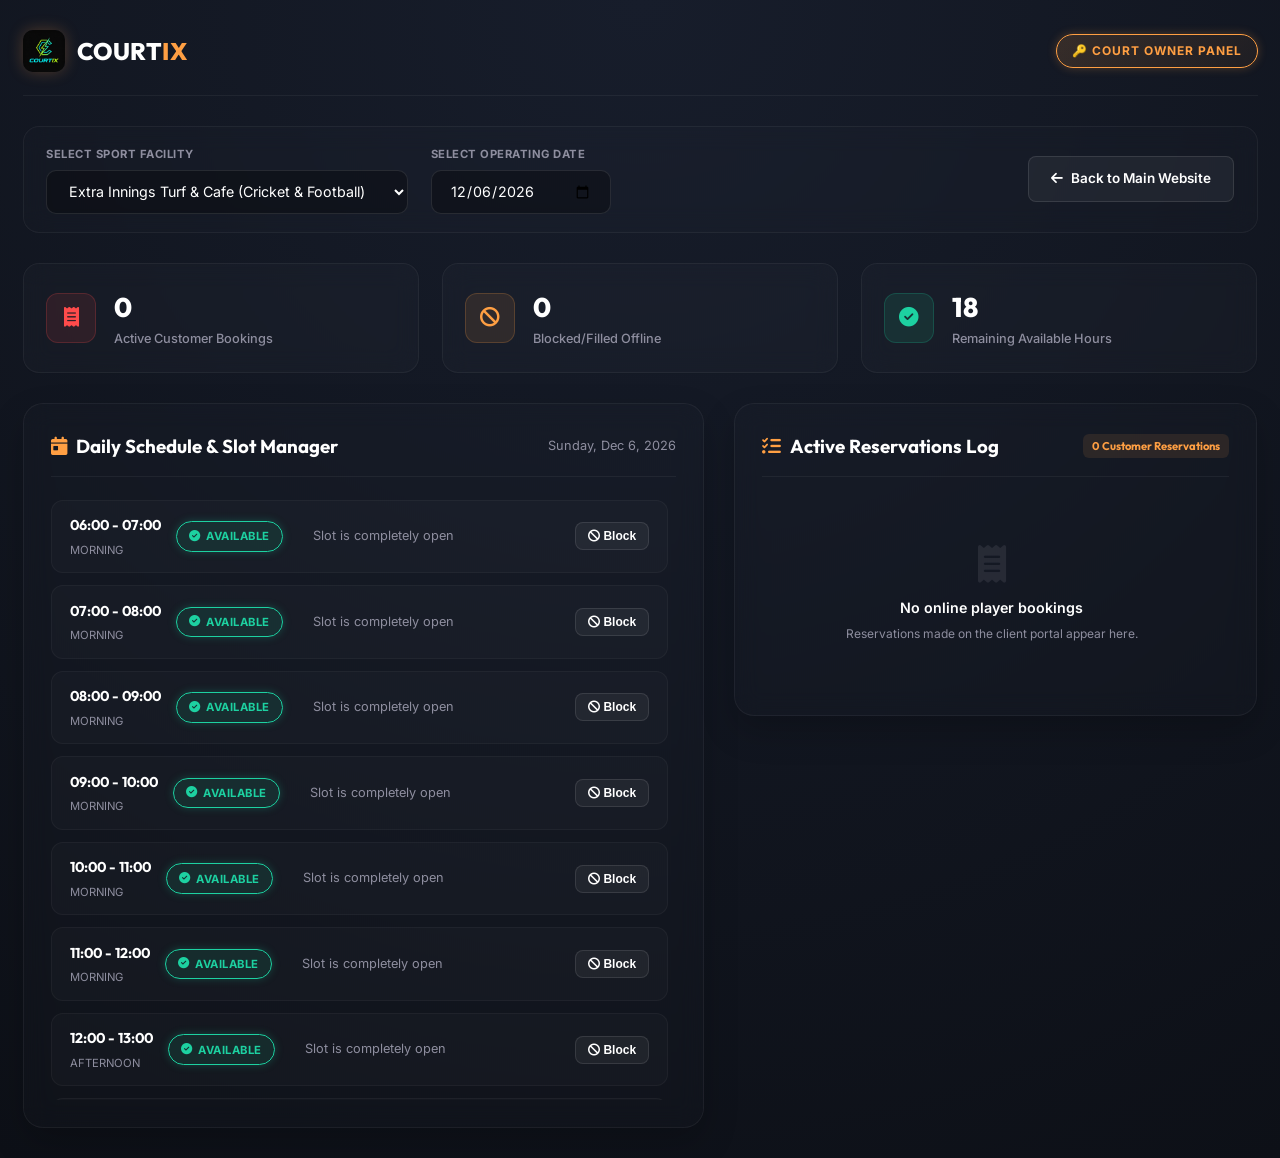
==== owner.html @ b97bf4e0 "feat: implement Court Owner Portal dashboard and dynamic real-time slot synchronization" ====
<!DOCTYPE html>
<html lang="en">
<head>
    <meta charset="UTF-8">
    <meta name="viewport" content="width=device-width, initial-scale=1.0">
    <title>Courtix - Court Owner Portal</title>
    
    <!-- Google Fonts -->
    <link href="https://fonts.googleapis.com/css2?family=Inter:wght@300;400;500;600;700;800&family=Outfit:wght@400;500;600;700;800&display=swap" rel="stylesheet">
    
    <!-- FontAwesome Icons -->
    <link rel="stylesheet" href="https://cdnjs.cloudflare.com/ajax/libs/font-awesome/6.4.0/css/all.min.css">
    
    <!-- Courtix Global Stylesheet link -->
    <link rel="stylesheet" href="style.css">
    
    <style>
        /* Custom Owner Portal Overrides & Layout */
        :root {
            --color-owner-orange: #ff9f43;
            --color-owner-orange-glow: rgba(255, 159, 67, 0.25);
            --color-owner-red: #ff4b4b;
            --color-owner-red-glow: rgba(255, 75, 75, 0.25);
            --color-owner-green: #1dd1a1;
            --color-owner-green-glow: rgba(29, 209, 161, 0.25);
        }

        body {
            background: radial-gradient(circle at 50% 0%, #171d2b 0%, #0d1017 100%);
            min-height: 100vh;
            color: #fff;
            font-family: var(--font-body);
        }

        .owner-container {
            max-width: 1400px;
            margin: 0 auto;
            padding: 2rem 1.5rem;
        }

        /* Top Header Styling */
        .owner-header {
            display: flex;
            align-items: center;
            justify-content: space-between;
            margin-bottom: 2rem;
            padding-bottom: 1.5rem;
            border-bottom: 1px solid rgba(255, 255, 255, 0.05);
        }

        .owner-brand {
            display: flex;
            align-items: center;
            gap: 0.8rem;
        }

        .owner-logo-icon {
            height: 42px;
            width: 42px;
            border-radius: 10px;
            box-shadow: 0 0 15px var(--color-owner-orange-glow);
        }

        .owner-title {
            font-family: var(--font-heading);
            font-size: 1.6rem;
            font-weight: 800;
            letter-spacing: 0.5px;
        }

        .owner-title span {
            color: var(--color-owner-orange);
        }

        .owner-badge {
            background: linear-gradient(135deg, rgba(255,159,67,0.15) 0%, rgba(255,159,67,0.05) 100%);
            border: 1px solid var(--color-owner-orange);
            color: var(--color-owner-orange);
            padding: 0.4rem 1rem;
            border-radius: 20px;
            font-size: 0.8rem;
            font-weight: 700;
            letter-spacing: 1px;
            text-transform: uppercase;
            box-shadow: 0 0 10px var(--color-owner-orange-glow);
        }

        /* Dashboard controls toolbar */
        .owner-toolbar {
            background: rgba(255, 255, 255, 0.01);
            border: 1px solid rgba(255, 255, 255, 0.05);
            border-radius: 16px;
            padding: 1.2rem 1.5rem;
            display: flex;
            flex-wrap: wrap;
            gap: 1.5rem;
            align-items: center;
            margin-bottom: 2rem;
            backdrop-filter: blur(12px);
        }

        .toolbar-group {
            display: flex;
            flex-direction: column;
            gap: 0.5rem;
        }

        .toolbar-label {
            font-size: 0.75rem;
            font-weight: 700;
            color: var(--color-text-muted);
            text-transform: uppercase;
            letter-spacing: 0.5px;
        }

        .toolbar-select, .toolbar-input {
            background: rgba(0, 0, 0, 0.3);
            border: 1px solid rgba(255, 255, 255, 0.1);
            color: #fff;
            padding: 0.75rem 1.2rem;
            border-radius: 10px;
            font-family: var(--font-body);
            font-size: 0.95rem;
            outline: none;
            cursor: pointer;
            transition: var(--transition-smooth);
            min-width: 250px;
        }

        .toolbar-select:focus, .toolbar-input:focus {
            border-color: var(--color-owner-orange);
            box-shadow: 0 0 10px var(--color-owner-orange-glow);
        }

        .toolbar-input {
            min-width: 180px;
        }

        /* Status metrics row */
        .owner-stats-row {
            display: grid;
            grid-template-columns: repeat(auto-fit, minmax(280px, 1fr));
            gap: 1.5rem;
            margin-bottom: 2rem;
        }

        .owner-stat-card {
            background: rgba(255, 255, 255, 0.02);
            border: 1px solid rgba(255, 255, 255, 0.05);
            border-radius: 16px;
            padding: 1.5rem;
            display: flex;
            align-items: center;
            gap: 1.2rem;
            backdrop-filter: blur(12px);
            transition: transform 0.3s ease;
        }

        .owner-stat-card:hover {
            transform: translateY(-3px);
        }

        .owner-stat-icon {
            height: 50px;
            width: 50px;
            border-radius: 12px;
            display: flex;
            align-items: center;
            justify-content: center;
            font-size: 1.3rem;
        }

        .stat-orange {
            background: rgba(255, 159, 67, 0.1);
            border: 1px solid rgba(255, 159, 67, 0.2);
            color: var(--color-owner-orange);
        }

        .stat-red {
            background: rgba(255, 75, 75, 0.1);
            border: 1px solid rgba(255, 75, 75, 0.2);
            color: var(--color-owner-red);
        }

        .stat-green {
            background: rgba(29, 209, 161, 0.1);
            border: 1px solid rgba(29, 209, 161, 0.2);
            color: var(--color-owner-green);
        }

        .owner-stat-info {
            display: flex;
            flex-direction: column;
        }

        .owner-stat-num {
            font-family: var(--font-heading);
            font-size: 1.8rem;
            font-weight: 800;
        }

        .owner-stat-label {
            font-size: 0.85rem;
            color: var(--color-text-muted);
            font-weight: 500;
        }

        /* Two Column Panel Grid */
        .owner-grid {
            display: grid;
            grid-template-columns: 1.3fr 1fr;
            gap: 2rem;
            align-items: start;
        }

        @media (max-width: 1024px) {
            .owner-grid {
                grid-template-columns: 1fr;
            }
        }

        .owner-panel {
            background: rgba(255, 255, 255, 0.01);
            border: 1px solid rgba(255, 255, 255, 0.05);
            border-radius: 20px;
            padding: 1.8rem;
            backdrop-filter: blur(12px);
            box-shadow: 0 15px 35px rgba(0, 0, 0, 0.2);
        }

        .panel-header {
            display: flex;
            align-items: center;
            justify-content: space-between;
            margin-bottom: 1.5rem;
            padding-bottom: 1rem;
            border-bottom: 1px solid rgba(255, 255, 255, 0.05);
        }

        .panel-title {
            font-family: var(--font-heading);
            font-size: 1.25rem;
            font-weight: 700;
            display: flex;
            align-items: center;
            gap: 0.6rem;
        }

        .panel-title i {
            color: var(--color-owner-orange);
        }

        /* Interactive Calendar Grid Schedule */
        .timeline-grid {
            display: grid;
            grid-template-columns: 1fr;
            gap: 0.8rem;
            max-height: 600px;
            overflow-y: auto;
            padding-right: 0.5rem;
        }

        .timeline-slot {
            background: rgba(255, 255, 255, 0.02);
            border: 1px solid rgba(255, 255, 255, 0.04);
            border-radius: 12px;
            padding: 0.9rem 1.2rem;
            display: flex;
            align-items: center;
            justify-content: space-between;
            gap: 1rem;
            transition: var(--transition-smooth);
            cursor: pointer;
        }

        .timeline-slot:hover {
            background: rgba(255, 255, 255, 0.04);
            border-color: rgba(255, 255, 255, 0.08);
            transform: translateX(3px);
        }

        .slot-time-col {
            display: flex;
            flex-direction: column;
            gap: 0.25rem;
        }

        .slot-time-title {
            font-size: 0.95rem;
            font-weight: 700;
            font-family: var(--font-heading);
        }

        .slot-time-period {
            font-size: 0.75rem;
            color: var(--color-text-muted);
            text-transform: uppercase;
        }

        .slot-status-pill {
            padding: 0.35rem 0.8rem;
            border-radius: 20px;
            font-size: 0.75rem;
            font-weight: 700;
            text-transform: uppercase;
            letter-spacing: 0.5px;
            display: flex;
            align-items: center;
            gap: 0.4rem;
        }

        /* Status Styling */
        .slot-status-available {
            background: rgba(29, 209, 161, 0.1);
            border: 1px solid var(--color-owner-green);
            color: var(--color-owner-green);
            box-shadow: 0 0 8px var(--color-owner-green-glow);
        }

        .slot-status-blocked {
            background: rgba(255, 159, 67, 0.1);
            border: 1px solid var(--color-owner-orange);
            color: var(--color-owner-orange);
            box-shadow: 0 0 8px var(--color-owner-orange-glow);
        }

        .slot-status-booked {
            background: rgba(255, 75, 75, 0.1);
            border: 1px solid var(--color-owner-red);
            color: var(--color-owner-red);
            box-shadow: 0 0 8px var(--color-owner-red-glow);
        }

        .slot-meta-info {
            flex-grow: 1;
            font-size: 0.85rem;
            color: var(--color-text-muted);
            white-space: nowrap;
            overflow: hidden;
            text-overflow: ellipsis;
            padding-left: 1rem;
        }

        .slot-actions {
            display: flex;
            align-items: center;
            gap: 0.5rem;
        }

        .slot-btn-action {
            background: rgba(255, 255, 255, 0.05);
            border: 1px solid rgba(255, 255, 255, 0.1);
            color: #fff;
            padding: 0.4rem 0.8rem;
            border-radius: 8px;
            font-size: 0.8rem;
            font-weight: 600;
            cursor: pointer;
            transition: var(--transition-smooth);
        }

        .slot-btn-action:hover {
            background: #fff;
            color: #000;
            border-color: #fff;
        }

        .slot-btn-orange {
            background: rgba(255, 159, 67, 0.1);
            border-color: rgba(255, 159, 67, 0.3);
            color: var(--color-owner-orange);
        }

        .slot-btn-orange:hover {
            background: var(--color-owner-orange);
            color: #000;
            border-color: var(--color-owner-orange);
            box-shadow: 0 0 10px var(--color-owner-orange-glow);
        }

        .slot-btn-red {
            background: rgba(255, 75, 75, 0.15);
            border-color: rgba(255, 75, 75, 0.3);
            color: var(--color-owner-red);
        }

        .slot-btn-red:hover {
            background: var(--color-owner-red);
            color: #fff;
            border-color: var(--color-owner-red);
            box-shadow: 0 0 10px var(--color-owner-red-glow);
        }

        /* Master Booking Log */
        .bookings-log-container {
            max-height: 600px;
            overflow-y: auto;
            padding-right: 0.5rem;
            display: flex;
            flex-direction: column;
            gap: 1rem;
        }

        .booking-card {
            background: rgba(255, 255, 255, 0.02);
            border: 1px solid rgba(255, 255, 255, 0.04);
            border-radius: 14px;
            padding: 1.2rem;
            position: relative;
            transition: var(--transition-smooth);
        }

        .booking-card:hover {
            border-color: rgba(255, 255, 255, 0.08);
            background: rgba(255, 255, 255, 0.03);
        }

        .booking-card-header {
            display: flex;
            justify-content: space-between;
            align-items: flex-start;
            margin-bottom: 0.8rem;
            padding-bottom: 0.6rem;
            border-bottom: 1px solid rgba(255, 255, 255, 0.05);
        }

        .booking-id-tag {
            font-family: var(--font-heading);
            font-size: 0.85rem;
            font-weight: 700;
            color: var(--color-owner-orange);
            background: rgba(255, 159, 67, 0.1);
            padding: 0.2rem 0.6rem;
            border-radius: 6px;
        }

        .booking-card-body {
            display: grid;
            grid-template-columns: 1fr;
            gap: 0.6rem;
            font-size: 0.85rem;
        }

        .booking-body-row {
            display: flex;
            align-items: center;
            gap: 0.6rem;
        }

        .booking-body-row i {
            color: var(--color-text-muted);
            width: 16px;
            text-align: center;
        }

        .booking-customer-name {
            font-weight: 700;
            color: #fff;
            font-size: 0.95rem;
        }

        .booking-card-footer {
            margin-top: 1rem;
            padding-top: 0.8rem;
            border-top: 1px solid rgba(255, 255, 255, 0.05);
            display: flex;
            align-items: center;
            justify-content: space-between;
        }

        .booking-cost-block {
            display: flex;
            flex-direction: column;
            gap: 0.2rem;
        }

        .booking-cost-title {
            font-size: 0.7rem;
            color: var(--color-text-muted);
            text-transform: uppercase;
        }

        .booking-cost-val {
            font-size: 1.1rem;
            font-weight: 800;
            color: #fff;
        }

        /* Overlay modal for custom blocks */
        .owner-modal {
            position: fixed;
            top: 0;
            left: 0;
            height: 100vh;
            width: 100vw;
            background: rgba(0, 0, 0, 0.7);
            backdrop-filter: blur(15px);
            z-index: 10000;
            display: flex;
            align-items: center;
            justify-content: center;
            opacity: 0;
            pointer-events: none;
            transition: var(--transition-smooth);
        }

        .owner-modal.active {
            opacity: 1;
            pointer-events: all;
        }

        .owner-modal-container {
            background: rgba(20, 25, 36, 0.95);
            border: 1px solid rgba(255, 255, 255, 0.1);
            border-radius: 24px;
            width: 480px;
            padding: 2.2rem;
            box-shadow: 0 20px 50px rgba(0, 0, 0, 0.5);
            transform: scale(0.9);
            transition: var(--transition-smooth);
        }

        .owner-modal.active .owner-modal-container {
            transform: scale(1);
        }

        .owner-modal-title {
            font-family: var(--font-heading);
            font-size: 1.4rem;
            font-weight: 800;
            margin-bottom: 0.5rem;
            display: flex;
            align-items: center;
            gap: 0.6rem;
        }

        .owner-modal-title i {
            color: var(--color-owner-orange);
        }

        .owner-modal-desc {
            font-size: 0.85rem;
            color: var(--color-text-muted);
            margin-bottom: 1.5rem;
        }

        .owner-form-group {
            display: flex;
            flex-direction: column;
            gap: 0.5rem;
            margin-bottom: 1.5rem;
        }

        .owner-form-label {
            font-size: 0.75rem;
            font-weight: 700;
            text-transform: uppercase;
            letter-spacing: 0.5px;
            color: var(--color-text-muted);
        }

        .owner-form-input {
            background: rgba(0, 0, 0, 0.3);
            border: 1px solid rgba(255, 255, 255, 0.1);
            color: #fff;
            padding: 0.85rem 1rem;
            border-radius: 12px;
            font-family: var(--font-body);
            font-size: 0.95rem;
            outline: none;
            transition: var(--transition-smooth);
        }

        .owner-form-input:focus {
            border-color: var(--color-owner-orange);
            box-shadow: 0 0 10px var(--color-owner-orange-glow);
        }

        .owner-modal-buttons {
            display: flex;
            gap: 1rem;
        }

        .owner-modal-btn {
            flex: 1;
            padding: 0.9rem;
            border-radius: 12px;
            font-family: var(--font-body);
            font-size: 0.95rem;
            font-weight: 600;
            cursor: pointer;
            transition: var(--transition-smooth);
            border: 1px solid transparent;
            display: flex;
            align-items: center;
            justify-content: center;
            gap: 0.5rem;
        }

        .owner-modal-btn-cancel {
            background: rgba(255, 255, 255, 0.05);
            border-color: rgba(255, 255, 255, 0.1);
            color: #fff;
        }

        .owner-modal-btn-cancel:hover {
            background: rgba(255, 255, 255, 0.1);
        }

        .owner-modal-btn-submit {
            background: var(--color-owner-orange);
            color: #000;
            box-shadow: 0 0 15px var(--color-owner-orange-glow);
        }

        .owner-modal-btn-submit:hover {
            background: #fff;
            color: #000;
            box-shadow: 0 0 20px rgba(255, 255, 255, 0.2);
        }

        /* Glowing In-App Notifications */
        #ownerToastAlert {
            position: fixed;
            bottom: 2rem;
            right: 2rem;
            z-index: 100000;
            background: rgba(20, 25, 36, 0.95);
            backdrop-filter: blur(12px);
            border: 1px solid var(--color-owner-orange);
            border-radius: 16px;
            padding: 1.2rem 1.8rem;
            box-shadow: 0 10px 30px var(--color-owner-orange-glow);
            display: none;
            align-items: center;
            gap: 1rem;
            animation: slideInUp 0.4s cubic-bezier(0.25, 0.8, 0.25, 1) forwards;
        }

        @keyframes slideInUp {
            from {
                transform: translateY(100px);
                opacity: 0;
            }
            to {
                transform: translateY(0);
                opacity: 1;
            }
        }
    </style>
</head>
<body>

    <div class="owner-container">
        
        <!-- Header -->
        <header class="owner-header">
            <div class="owner-brand">
                <img src="courtix_logo.png" alt="Courtix Logo" class="owner-logo-icon">
                <div class="owner-title">COURT<span>IX</span></div>
            </div>
            <div class="owner-badge">🔑 Court Owner Panel</div>
        </header>

        <!-- Controls Toolbar -->
        <div class="owner-toolbar">
            <div class="toolbar-group">
                <label class="toolbar-label" for="ownerVenueSelect">Select Sport Facility</label>
                <select id="ownerVenueSelect" class="toolbar-select">
                    <!-- Loaded dynamically in owner.js -->
                </select>
            </div>
            <div class="toolbar-group">
                <label class="toolbar-label" for="ownerDateSelect">Select Operating Date</label>
                <input type="date" id="ownerDateSelect" class="toolbar-input">
            </div>
            <a href="index.html" class="slot-btn-action" style="margin-left: auto; text-decoration: none; padding: 0.75rem 1.5rem; display: flex; align-items: center; gap: 0.5rem; font-size: 0.9rem;">
                <i class="fa-solid fa-arrow-left"></i> Back to Main Website
            </a>
        </div>

        <!-- Performance Stats Cards -->
        <div class="owner-stats-row">
            <div class="owner-stat-card">
                <div class="owner-stat-icon stat-red">
                    <i class="fa-solid fa-receipt"></i>
                </div>
                <div class="owner-stat-info">
                    <span class="owner-stat-num" id="statCustomerBookedCount">0</span>
                    <span class="owner-stat-label">Active Customer Bookings</span>
                </div>
            </div>
            <div class="owner-stat-card">
                <div class="owner-stat-icon stat-orange">
                    <i class="fa-solid fa-ban"></i>
                </div>
                <div class="owner-stat-info">
                    <span class="owner-stat-num" id="statOwnerBlockedCount">0</span>
                    <span class="owner-stat-label">Blocked/Filled Offline</span>
                </div>
            </div>
            <div class="owner-stat-card">
                <div class="owner-stat-icon stat-green">
                    <i class="fa-solid fa-circle-check"></i>
                </div>
                <div class="owner-stat-info">
                    <span class="owner-stat-num" id="statHoursAvailableCount">0</span>
                    <span class="owner-stat-label">Remaining Available Hours</span>
                </div>
            </div>
        </div>

        <!-- Two Column Control Grid -->
        <div class="owner-grid">
            
            <!-- Column 1: Daily Timeline grid -->
            <div class="owner-panel">
                <div class="panel-header">
                    <h2 class="panel-title">
                        <i class="fa-solid fa-calendar-day"></i>
                        Daily Schedule & Slot Manager
                    </h2>
                    <span style="font-size: 0.85rem; color: var(--color-text-muted);" id="currentScheduleLabel">Today</span>
                </div>
                
                <div class="timeline-grid" id="ownerTimelineGrid">
                    <!-- Timeline hours generated dynamically by owner.js -->
                </div>
            </div>
            
            <!-- Column 2: Master Bookings log -->
            <div class="owner-panel">
                <div class="panel-header">
                    <h2 class="panel-title">
                        <i class="fa-solid fa-list-check"></i>
                        Active Reservations Log
                    </h2>
                    <span class="booking-id-tag" id="bookingsCountTag" style="font-size: 0.75rem;">0 Bookings</span>
                </div>
                
                <div class="bookings-log-container" id="ownerBookingsLog">
                    <!-- Cards populated dynamically by owner.js -->
                </div>
            </div>

        </div>

    </div>

    <!-- POPUP MODAL: BLOCK SLOT FORM -->
    <div class="owner-modal" id="blockSlotModal">
        <div class="owner-modal-container">
            <h3 class="owner-modal-title">
                <i class="fa-solid fa-ban"></i>
                Block Operating Slot
            </h3>
            <p class="owner-modal-desc" id="blockSlotDetails">Block Slot 12:00 for maintenance or offline walk-in booking.</p>
            
            <form id="blockSlotForm">
                <div class="owner-form-group">
                    <label class="owner-form-label" for="blockReasonInput">Reason / Offline Booking Note</label>
                    <input type="text" id="blockReasonInput" class="owner-form-input" placeholder="e.g. Offline Client: Amit / Maintenance" required autocomplete="off">
                </div>
                
                <div class="owner-modal-buttons">
                    <button type="button" class="owner-modal-btn owner-modal-btn-cancel" id="closeBlockModalBtn">
                        Cancel
                    </button>
                    <button type="submit" class="owner-modal-btn owner-modal-btn-submit">
                        <i class="fa-solid fa-circle-check"></i> Save Block
                    </button>
                </div>
            </form>
        </div>
    </div>

    <!-- TOAST ALERT secure notifier -->
    <div id="ownerToastAlert">
        <i class="fa-solid fa-circle-check" style="font-size: 1.8rem; color: var(--color-owner-orange);"></i>
        <div>
            <div style="font-weight: bold; font-size: 0.95rem; color: #fff;" id="toastTitle">Success</div>
            <div style="font-size: 0.85rem; color: var(--color-text-muted); margin-top: 2px;" id="toastDesc">Operation succeeded.</div>
        </div>
    </div>

    <!-- Code logic JS sheet link -->
    <script src="owner.js"></script>
</body>
</html>
---- style.css ----
/* ==========================================================================
   COURTIX - PREMIUM SPORTS COURT BOOKING STYLESHEET
   Obsidian Dark & Golden Glow High-Fidelity UI System
   ========================================================================== */

/* 1. INITIAL SETUP & DESIGN VARIABLES */
:root {
    --bg-base: #0c0e12;
    --bg-card: rgba(20, 23, 32, 0.75);
    --bg-surface: #141720;
    --border-color: rgba(197, 255, 26, 0.12);
    --border-glow: rgba(197, 255, 26, 0.3);
    
    --color-gold-light: #ECFF9D;
    --color-gold: #C5FF1A;
    --color-gold-dark: #82C500;
    --color-text-main: #E2E2E9;
    --color-text-muted: #8E8E9F;
    --color-white: #FFFFFF;
    
    --grad-gold: linear-gradient(135deg, #00F0FF 0%, #C5FF1A 60%, #82C500 100%);
    --grad-dark: linear-gradient(180deg, #141720 0%, #0c0e12 100%);
    --grad-glow: radial-gradient(circle, rgba(197, 255, 26, 0.15) 0%, rgba(12, 14, 18, 0) 70%);
    
    --blur-normal: blur(16px);
    --transition-smooth: all 0.3s cubic-bezier(0.25, 0.8, 0.25, 1);
    
    --font-heading: 'Outfit', sans-serif;
    --font-body: 'Inter', sans-serif;
}

* {
    margin: 0;
    padding: 0;
    box-sizing: border-box;
    -webkit-tap-highlight-color: transparent;
}

html, body {
    background-color: var(--bg-base);
    color: var(--color-text-main);
    font-family: var(--font-body);
    font-size: 15px;
    line-height: 1.6;
    overflow-x: hidden;
    scroll-behavior: smooth;
}

/* Custom Premium Scrollbar */
::-webkit-scrollbar {
    width: 6px;
    height: 6px;
}
::-webkit-scrollbar-track {
    background: var(--bg-base);
}
::-webkit-scrollbar-thumb {
    background: var(--color-gold-dark);
    border-radius: 4px;
}
::-webkit-scrollbar-thumb:hover {
    background: var(--color-gold);
}

/* Utilities */
.gold-text {
    color: var(--color-gold);
}
.gold-glow-text {
    color: var(--color-gold);
    text-shadow: 0 0 10px rgba(197, 255, 26, 0.5);
}
.text-center {
    text-align: center;
}
.flex-center {
    display: flex;
    align-items: center;
    justify-content: center;
}
.glass-panel {
    background: var(--bg-card);
    backdrop-filter: var(--blur-normal);
    -webkit-backdrop-filter: var(--blur-normal);
    border: 1px solid var(--border-color);
    border-radius: 16px;
}

/* 2. BASE APP CONTAINERS & GRID RESPONSIVENESS */
.app-container {
    display: grid;
    grid-template-columns: 280px 1fr;
    min-height: 100vh;
}

/* Sidebar navigation */
.sidebar {
    background-color: #0c0c0e;
    border-right: 1px solid var(--border-color);
    display: flex;
    flex-direction: column;
    padding: 2.5rem 1.5rem;
    position: sticky;
    top: 0;
    height: 100vh;
    z-index: 100;
}

.sidebar-logo {
    display: flex;
    align-items: center;
    gap: 0.8rem;
    font-family: var(--font-heading);
    font-size: 1.8rem;
    font-weight: 800;
    letter-spacing: 1px;
    margin-bottom: 3.5rem;
}
.sidebar-logo span {
    color: var(--color-gold);
    background: var(--grad-gold);
    -webkit-background-clip: text;
    -webkit-text-fill-color: transparent;
}
.logo-icon i {
    font-size: 1.8rem;
}

.sidebar-nav {
    display: flex;
    flex-direction: column;
    gap: 0.6rem;
    flex-grow: 1;
}

.nav-item {
    display: flex;
    align-items: center;
    gap: 1rem;
    padding: 0.9rem 1.2rem;
    border-radius: 12px;
    color: var(--color-text-muted);
    text-decoration: none;
    font-family: var(--font-heading);
    font-size: 1.1rem;
    font-weight: 500;
    transition: var(--transition-smooth);
    border: 1px solid transparent;
}
.nav-item i {
    font-size: 1.2rem;
    width: 20px;
    transition: var(--transition-smooth);
}
.nav-item:hover {
    color: var(--color-gold);
    background: rgba(197, 255, 26, 0.04);
}
.nav-item.active {
    color: var(--color-gold);
    background: rgba(197, 255, 26, 0.08);
    border-color: rgba(197, 255, 26, 0.2);
    box-shadow: inset 0 0 10px rgba(197, 255, 26, 0.05);
}
.nav-item.active i {
    color: var(--color-gold);
    text-shadow: 0 0 8px rgba(197, 255, 26, 0.4);
}

.badge {
    margin-left: auto;
    font-size: 0.75rem;
    padding: 0.2rem 0.6rem;
    border-radius: 20px;
    font-weight: bold;
}
.gold-badge {
    background: var(--grad-gold);
    color: var(--bg-base);
    box-shadow: 0 0 10px rgba(197, 255, 26, 0.3);
}

.sidebar-footer {
    display: flex;
    align-items: center;
    gap: 1rem;
    padding-top: 1.5rem;
    border-top: 1px solid var(--border-color);
}
.user-avatar-glow {
    width: 48px;
    height: 48px;
    border-radius: 50%;
    overflow: hidden;
    border: 2px solid var(--color-gold);
    box-shadow: 0 0 12px rgba(197, 255, 26, 0.4);
}
.user-avatar-glow img {
    width: 100%;
    height: 100%;
    object-fit: cover;
}
.user-info {
    display: flex;
    flex-direction: column;
}
.user-name {
    font-weight: 600;
    font-size: 0.95rem;
}
.user-level {
    font-size: 0.8rem;
    color: var(--color-gold);
    font-weight: 500;
}

/* 3. MAIN HEADER & TOOLBAR LAYOUTS */
.main-content {
    padding: 2.5rem 3rem 4rem;
    display: flex;
    flex-direction: column;
    gap: 3rem;
    overflow-y: auto;
    height: 100vh;
}

.app-header {
    display: flex;
    align-items: center;
    justify-content: space-between;
    height: 50px;
}

.header-left {
    display: flex;
    align-items: center;
    gap: 1.5rem;
}
.menu-toggle {
    display: none;
    background: none;
    border: none;
    color: var(--color-text-main);
    font-size: 1.4rem;
    cursor: pointer;
}

.location-badge {
    display: flex;
    align-items: center;
    gap: 0.7rem;
    padding: 0.6rem 1.2rem;
    background: rgba(255, 255, 255, 0.03);
    border: 1px solid var(--border-color);
    border-radius: 30px;
}
.location-badge select {
    background: none;
    border: none;
    color: var(--color-text-main);
    font-family: var(--font-heading);
    font-weight: 600;
    font-size: 0.95rem;
    outline: none;
    cursor: pointer;
}
.location-badge select option {
    background: var(--bg-surface);
    color: var(--color-text-main);
}

.header-right {
    display: flex;
    align-items: center;
    gap: 1.5rem;
}

.notification-bell {
    position: relative;
    width: 44px;
    height: 44px;
    border-radius: 50%;
    background: rgba(255, 255, 255, 0.03);
    border: 1px solid var(--border-color);
    display: flex;
    align-items: center;
    justify-content: center;
    cursor: pointer;
    transition: var(--transition-smooth);
}
.notification-bell:hover {
    border-color: var(--color-gold);
}
.notification-indicator {
    position: absolute;
    top: 12px;
    right: 12px;
    width: 8px;
    height: 8px;
    background: var(--color-gold);
    border-radius: 50%;
    box-shadow: 0 0 8px var(--color-gold);
}

/* Premium Interactive Button styling */
.btn {
    padding: 0.8rem 1.6rem;
    border-radius: 12px;
    font-family: var(--font-heading);
    font-weight: 600;
    font-size: 0.95rem;
    cursor: pointer;
    transition: var(--transition-smooth);
    border: 1px solid transparent;
    display: inline-flex;
    align-items: center;
    gap: 0.6rem;
    text-decoration: none;
}
.btn-gold {
    background: var(--grad-gold);
    color: #000;
    box-shadow: 0 4px 15px rgba(197, 255, 26, 0.2);
}
.btn-gold:hover {
    box-shadow: 0 6px 20px rgba(197, 255, 26, 0.4);
    transform: translateY(-2px);
}
.btn-outline {
    background: transparent;
    border-color: var(--border-color);
    color: var(--color-text-main);
}
.btn-outline:hover {
    border-color: var(--color-gold);
    color: var(--color-gold);
}
.btn-full-width {
    width: 100%;
    justify-content: center;
}
.btn-large {
    padding: 1.1rem 2.2rem;
    font-size: 1.1rem;
    border-radius: 14px;
}
.btn:disabled {
    opacity: 0.5;
    cursor: not-allowed;
    transform: none !important;
    box-shadow: none !important;
}

/* SPA Panel Logic */
.view-panel {
    display: none;
    animation: fadeIn 0.4s ease-out forwards;
}
.view-panel.active {
    display: flex;
    flex-direction: column;
    gap: 3.5rem;
}

@keyframes fadeIn {
    from { opacity: 0; transform: translateY(10px); }
    to { opacity: 1; transform: translateY(0); }
}

/* 4. HOME PANEL STYLES */
/* Hero Banner Design */
.hero-section {
    display: grid;
    grid-template-columns: 1.2fr 0.8fr;
    gap: 2rem;
    background: radial-gradient(circle at right, rgba(197, 255, 26, 0.08) 0%, rgba(7, 7, 8, 0) 65%), linear-gradient(90deg, rgba(20, 20, 24, 0.8) 0%, rgba(10, 10, 12, 0.3) 100%);
    border: 1px solid var(--border-color);
    border-radius: 24px;
    padding: 4rem;
    position: relative;
    overflow: hidden;
}
.hero-content {
    display: flex;
    flex-direction: column;
    gap: 1.5rem;
    z-index: 2;
}
.hero-tagline {
    font-family: var(--font-heading);
    font-weight: 700;
    text-transform: uppercase;
    letter-spacing: 2px;
    font-size: 0.9rem;
    display: inline-flex;
    align-items: center;
    gap: 0.5rem;
}
.hero-title {
    font-family: var(--font-heading);
    font-size: 3.2rem;
    font-weight: 800;
    line-height: 1.15;
    letter-spacing: -0.5px;
}
.hero-desc {
    color: var(--color-text-muted);
    font-size: 1.1rem;
    max-width: 600px;
}

/* Search Bar (Glassmorphic) */
.glass-search-bar {
    display: flex;
    align-items: center;
    background: rgba(10, 10, 12, 0.8);
    backdrop-filter: var(--blur-normal);
    -webkit-backdrop-filter: var(--blur-normal);
    border: 1px solid var(--border-color);
    border-radius: 16px;
    padding: 0.6rem;
    box-shadow: 0 10px 30px rgba(0,0,0,0.4);
    margin-top: 1.5rem;
}
.search-field {
    display: flex;
    align-items: center;
    gap: 0.8rem;
    padding: 0.6rem 1.2rem;
    flex-grow: 1;
}
.search-icon {
    font-size: 1.3rem;
    color: var(--color-gold);
}
.select-wrapper {
    display: flex;
    flex-direction: column;
}
.select-wrapper label {
    font-size: 0.75rem;
    color: var(--color-text-muted);
    text-transform: uppercase;
    letter-spacing: 0.5px;
}
.select-wrapper select,
.select-wrapper input {
    background: none;
    border: none;
    color: var(--color-text-main);
    font-family: var(--font-heading);
    font-weight: 600;
    font-size: 0.95rem;
    outline: none;
    margin-top: 0.1rem;
}
.select-wrapper select option {
    background: var(--bg-surface);
}
.select-wrapper input[type="date"]::-webkit-calendar-picker-indicator {
    filter: invert(1);
}
.search-field-divider {
    width: 1px;
    height: 36px;
    background: var(--border-color);
}
.search-btn {
    padding: 1.1rem 2rem;
    border-radius: 12px;
}

/* Hero Background rings and animations */
.hero-visual {
    position: relative;
    display: flex;
    align-items: center;
    justify-content: center;
}
.gold-ring-glow {
    position: absolute;
    width: 320px;
    height: 320px;
    border-radius: 50%;
    background: radial-gradient(circle, rgba(197, 255, 26, 0.15) 0%, rgba(0,0,0,0) 70%);
    box-shadow: 0 0 80px rgba(197, 255, 26, 0.05);
    animation: pulseGlow 6s infinite alternate;
}
@keyframes pulseGlow {
    0% { transform: scale(0.9); opacity: 0.7; }
    100% { transform: scale(1.1); opacity: 1; }
}

/* Sports Categories Panel */
.section-title {
    font-family: var(--font-heading);
    font-size: 1.8rem;
    font-weight: 800;
    letter-spacing: -0.2px;
    margin-bottom: 0.5rem;
}
.section-title span {
    background: var(--grad-gold);
    -webkit-background-clip: text;
    -webkit-text-fill-color: transparent;
}
.section-subtitle {
    color: var(--color-text-muted);
    font-size: 1rem;
    margin-bottom: 1.5rem;
}

.sports-grid {
    display: grid;
    grid-template-columns: repeat(auto-fit, minmax(180px, 1fr));
    gap: 1.5rem;
    margin-top: 1.5rem;
}

.sport-card {
    background: var(--bg-card);
    border: 1px solid var(--border-color);
    border-radius: 20px;
    padding: 2.2rem 1.8rem;
    display: flex;
    flex-direction: column;
    align-items: center;
    text-align: center;
    cursor: pointer;
    transition: var(--transition-smooth);
}
.sport-icon-holder {
    width: 60px;
    height: 60px;
    border-radius: 16px;
    background: rgba(197, 255, 26, 0.06);
    border: 1px solid rgba(197, 255, 26, 0.15);
    display: flex;
    align-items: center;
    justify-content: center;
    font-size: 1.8rem;
    color: var(--color-gold);
    margin-bottom: 1.5rem;
    transition: var(--transition-smooth);
}
.sport-card h3 {
    font-family: var(--font-heading);
    font-size: 1.2rem;
    font-weight: 700;
    margin-bottom: 0.4rem;
}
.sport-card p {
    color: var(--color-text-muted);
    font-size: 0.85rem;
    margin-bottom: 1.5rem;
}
.explore-link {
    font-size: 0.9rem;
    font-weight: 600;
    color: var(--color-text-muted);
    display: flex;
    align-items: center;
    gap: 0.4rem;
    transition: var(--transition-smooth);
}
.sport-card:hover {
    border-color: var(--color-gold);
    box-shadow: 0 10px 25px rgba(197, 255, 26, 0.08);
    transform: translateY(-5px);
}
.sport-card:hover .sport-icon-holder {
    background: var(--grad-gold);
    color: #000;
    box-shadow: 0 0 15px rgba(197, 255, 26, 0.4);
}
.sport-card:hover .explore-link {
    color: var(--color-gold);
}

/* Powerhouse Features UI */
.features-section {
    padding: 5rem 0;
    background: radial-gradient(ellipse at center, rgba(197, 255, 26, 0.03) 0%, rgba(7, 7, 8, 0) 70%);
}
.features-grid {
    display: grid;
    grid-template-columns: repeat(3, 1fr);
    gap: 2.2rem;
    margin-top: 3.5rem;
}
.feature-glow-card {
    background: linear-gradient(135deg, rgba(20,20,24,0.7) 0%, rgba(10,10,12,0.3) 100%);
    border: 1px solid var(--border-color);
    border-radius: 20px;
    padding: 3rem 2.2rem;
    position: relative;
    overflow: hidden;
    transition: var(--transition-smooth);
}
.feature-glow-card::before {
    content: '';
    position: absolute;
    top: 0; left: 0; width: 100%; height: 4px;
    background: var(--grad-gold);
    opacity: 0;
    transition: var(--transition-smooth);
}
.feature-icon {
    font-size: 2.5rem;
    margin-bottom: 1.8rem;
}
.feature-glow-card h3 {
    font-family: var(--font-heading);
    font-size: 1.4rem;
    font-weight: 700;
    margin-bottom: 0.8rem;
}
.feature-glow-card p {
    color: var(--color-text-muted);
    font-size: 0.95rem;
    line-height: 1.6;
}
.feature-glow-card:hover {
    border-color: rgba(197, 255, 26, 0.25);
    box-shadow: 0 15px 30px rgba(0,0,0,0.4);
    transform: translateY(-4px);
}
.feature-glow-card:hover::before {
    opacity: 1;
}

/* Horizontal Venues Grid listing */
.section-header-flex {
    display: flex;
    align-items: center;
    justify-content: space-between;
    margin-bottom: 1.8rem;
}
.venues-grid-horizontal {
    display: grid;
    grid-template-columns: repeat(auto-fill, minmax(280px, 1fr));
    gap: 2rem;
}

/* Arena/Venue Card designs */
.venue-card {
    background: var(--bg-card);
    border: 1px solid var(--border-color);
    border-radius: 20px;
    overflow: hidden;
    transition: var(--transition-smooth);
    display: flex;
    flex-direction: column;
}
.venue-thumb {
    height: 180px;
    position: relative;
    overflow: hidden;
}
.venue-slideshow-track {
    display: flex;
    height: 100%;
    width: 100%;
    transition: transform 0.4s cubic-bezier(0.25, 0.8, 0.25, 1);
}
.venue-slide-img {
    min-width: 100%;
    height: 100%;
    background-size: cover;
    background-position: center;
    image-rendering: -webkit-optimize-contrast;
    image-rendering: crisp-edges;
    filter: contrast(1.02) saturate(1.02);
}
.card-gallery-btn {
    position: absolute;
    top: 50%;
    transform: translateY(-50%);
    width: 30px;
    height: 30px;
    border-radius: 50%;
    background: rgba(0, 0, 0, 0.6);
    backdrop-filter: blur(4px);
    -webkit-backdrop-filter: blur(4px);
    border: 1px solid rgba(255,255,255,0.1);
    color: #fff;
    font-size: 0.8rem;
    display: flex;
    align-items: center;
    justify-content: center;
    cursor: pointer;
    opacity: 0;
    transition: var(--transition-smooth);
    z-index: 5;
}
.card-gallery-btn:hover {
    background: var(--color-gold);
    color: #000;
    border-color: transparent;
}
.card-gallery-btn.btn-prev { left: 10px; }
.card-gallery-btn.btn-next { right: 10px; }
.venue-thumb:hover .card-gallery-btn {
    opacity: 1;
}
.card-gallery-dots {
    position: absolute;
    bottom: 12px;
    left: 50%;
    transform: translateX(-50%);
    display: flex;
    gap: 4px;
    z-index: 5;
}
.card-gallery-dot {
    width: 6px;
    height: 6px;
    border-radius: 50%;
    background: rgba(255, 255, 255, 0.4);
    transition: var(--transition-smooth);
}
.card-gallery-dot.active {
    background: var(--color-gold);
    width: 14px;
    border-radius: 4px;
    box-shadow: 0 0 6px var(--color-gold);
}

.sport-tag {
    position: absolute;
    top: 16px;
    left: 16px;
    background: var(--bg-base);
    border: 1px solid var(--border-color);
    padding: 0.35rem 0.8rem;
    border-radius: 30px;
    font-size: 0.75rem;
    font-family: var(--font-heading);
    font-weight: 600;
    color: var(--color-gold);
    text-transform: uppercase;
    z-index: 4;
}
.rating-tag {
    position: absolute;
    top: 16px;
    right: 16px;
    background: rgba(0,0,0,0.65);
    backdrop-filter: var(--blur-normal);
    padding: 0.35rem 0.8rem;
    border-radius: 30px;
    font-size: 0.8rem;
    font-weight: 600;
    color: #fff;
    display: flex;
    align-items: center;
    gap: 0.3rem;
    z-index: 4;
}

.rating-tag i {
    color: var(--color-gold);
}

.venue-details {
    padding: 1.5rem;
    display: flex;
    flex-direction: column;
    flex-grow: 1;
    gap: 0.8rem;
}
.venue-details h3 {
    font-family: var(--font-heading);
    font-size: 1.25rem;
    font-weight: 700;
}
.venue-loc {
    color: var(--color-text-muted);
    font-size: 0.85rem;
    display: flex;
    align-items: center;
    gap: 0.4rem;
}
.venue-loc i {
    color: var(--color-gold);
}
.venue-amenities {
    display: flex;
    gap: 0.5rem;
    flex-wrap: wrap;
    margin: 0.2rem 0;
}
.amenity-bullet {
    font-size: 0.75rem;
    padding: 0.2rem 0.6rem;
    background: rgba(255, 255, 255, 0.02);
    border-radius: 4px;
    color: var(--color-text-muted);
}
.venue-footer {
    display: flex;
    align-items: center;
    justify-content: space-between;
    margin-top: auto;
    padding-top: 1rem;
    border-top: 1px solid var(--border-color);
}
.price-tag {
    display: flex;
    flex-direction: column;
}
.price-tag span {
    font-size: 0.75rem;
    color: var(--color-text-muted);
    text-transform: uppercase;
}
.price-tag strong {
    font-size: 1.15rem;
    color: var(--color-gold);
}

.venue-card:hover {
    border-color: rgba(197, 255, 26, 0.3);
    box-shadow: 0 10px 25px rgba(197, 255, 26, 0.06);
    transform: translateY(-4px);
}

/* 5. EXPLORE LISTINGS & ADVANCED FILTERS */
.explore-layout {
    display: grid;
    grid-template-columns: 300px 1fr;
    gap: 2.5rem;
}

.filters-sidebar {
    background: var(--bg-card);
    border: 1px solid var(--border-color);
    border-radius: 20px;
    padding: 2rem;
    display: flex;
    flex-direction: column;
    gap: 2rem;
    height: fit-content;
    position: sticky;
    top: 90px;
}
.filter-group {
    display: flex;
    flex-direction: column;
    gap: 0.8rem;
}
.filter-group h3 {
    font-family: var(--font-heading);
    font-size: 1.2rem;
    font-weight: 700;
}
.filter-group label {
    font-size: 0.85rem;
    color: var(--color-text-muted);
    text-transform: uppercase;
    letter-spacing: 0.5px;
    font-weight: 600;
}
.filter-pill {
    padding: 0.6rem 1rem;
    background: rgba(255, 255, 255, 0.02);
    border: 1px solid var(--border-color);
    border-radius: 30px;
    font-size: 0.85rem;
    font-weight: 500;
    color: var(--color-text-muted);
    cursor: pointer;
    transition: var(--transition-smooth);
    text-align: center;
}
.filter-options {
    display: grid;
    grid-template-columns: repeat(2, 1fr);
    gap: 0.5rem;
}
.filter-options button[data-sport="all"] {
    grid-column: span 2;
}
.filter-pill.active {
    background: var(--grad-gold);
    color: #000;
    border-color: transparent;
    font-weight: 600;
}
.filters-sidebar select {
    background: rgba(255, 255, 255, 0.02);
    border: 1px solid var(--border-color);
    border-radius: 8px;
    padding: 0.8rem;
    color: var(--color-text-main);
    outline: none;
    font-family: var(--font-heading);
}
.filters-sidebar select option {
    background: var(--bg-surface);
}

/* Custom Pricing Range slider styling */
.range-values {
    display: flex;
    justify-content: space-between;
    font-size: 0.9rem;
    font-weight: 600;
    color: var(--color-gold);
}
input[type="range"] {
    -webkit-appearance: none;
    width: 100%;
    background: rgba(255, 255, 255, 0.05);
    height: 6px;
    border-radius: 3px;
    outline: none;
}
input[type="range"]::-webkit-slider-thumb {
    -webkit-appearance: none;
    width: 18px;
    height: 18px;
    border-radius: 50%;
    background: var(--color-gold);
    box-shadow: 0 0 10px var(--color-gold);
    cursor: pointer;
}

/* Custom Checkboxes styling */
.checkbox-group {
    display: flex;
    flex-direction: column;
    gap: 0.6rem;
}
.checkbox-container {
    display: flex;
    align-items: center;
    position: relative;
    padding-left: 28px;
    cursor: pointer;
    font-size: 0.9rem;
    user-select: none;
    color: var(--color-text-muted);
}
.checkbox-container input {
    position: absolute;
    opacity: 0;
    cursor: pointer;
    height: 0; width: 0;
}
.checkmark {
    position: absolute;
    top: 2px;
    left: 0;
    height: 18px;
    width: 18px;
    background: rgba(255, 255, 255, 0.02);
    border: 1px solid var(--border-color);
    border-radius: 4px;
    transition: var(--transition-smooth);
}
.checkbox-container:hover input ~ .checkmark {
    border-color: var(--color-gold);
}
.checkbox-container input:checked ~ .checkmark {
    background: var(--color-gold);
    border-color: var(--color-gold);
}
.checkmark:after {
    content: "";
    position: absolute;
    display: none;
}
.checkbox-container input:checked ~ .checkmark:after {
    display: block;
}
.checkbox-container .checkmark:after {
    left: 6px;
    top: 2px;
    width: 4px;
    height: 8px;
    border: solid #000;
    border-width: 0 2px 2px 0;
    transform: rotate(45deg);
}

.explore-results-wrapper {
    display: flex;
    flex-direction: column;
    gap: 1.5rem;
}
.results-meta {
    display: flex;
    justify-content: space-between;
    align-items: center;
    font-size: 0.95rem;
    color: var(--color-text-muted);
}
.sort-selector select {
    background: none;
    border: none;
    color: var(--color-gold);
    font-family: var(--font-heading);
    font-weight: 600;
    outline: none;
    cursor: pointer;
}
.sort-selector select option {
    background: var(--bg-surface);
}

.venues-listing-grid {
    display: grid;
    grid-template-columns: repeat(auto-fill, minmax(300px, 1fr));
    gap: 2rem;
}

/* 6. SQUAD FINDER (MATCHMAKING) PANEL */
.squad-hero {
    background: linear-gradient(135deg, rgba(197, 255, 26, 0.05) 0%, rgba(0,0,0,0) 60%), linear-gradient(rgba(18, 18, 22, 0.7), rgba(18, 18, 22, 0.7)), url('https://images.unsplash.com/photo-1541252260730-0412e8e2108e?q=80&w=800');
    background-size: cover;
    background-position: center;
    border: 1px solid var(--border-color);
    border-radius: 24px;
    padding: 3.5rem;
}
.squad-hero-content {
    max-width: 600px;
    display: flex;
    flex-direction: column;
    gap: 1rem;
}
.squad-hero-content h2 {
    font-family: var(--font-heading);
    font-size: 2.2rem;
    font-weight: 800;
}
.squad-hero-content p {
    color: var(--color-text-muted);
    font-size: 1.05rem;
}

.squad-board-layout {
    display: flex;
    flex-direction: column;
    gap: 2rem;
}
.squad-board-header {
    display: flex;
    justify-content: space-between;
    align-items: center;
    border-bottom: 1px solid var(--border-color);
    padding-bottom: 1rem;
}
.squad-board-header h3 {
    font-family: var(--font-heading);
    font-size: 1.4rem;
    font-weight: 700;
}
.board-filters {
    display: flex;
    align-items: center;
    gap: 1rem;
}
.board-filters select {
    background: rgba(255, 255, 255, 0.03);
    border: 1px solid var(--border-color);
    padding: 0.6rem 1rem;
    border-radius: 8px;
    color: #fff;
    outline: none;
    font-family: var(--font-heading);
}

.squads-listing-grid {
    display: grid;
    grid-template-columns: repeat(auto-fill, minmax(320px, 1fr));
    gap: 2rem;
}

.squad-card {
    background: var(--bg-card);
    border: 1px solid var(--border-color);
    border-radius: 20px;
    padding: 1.8rem;
    display: flex;
    flex-direction: column;
    gap: 1.2rem;
    transition: var(--transition-smooth);
}
.squad-card-header {
    display: flex;
    align-items: center;
    gap: 1rem;
}
.captain-avatar {
    width: 44px;
    height: 44px;
    border-radius: 50%;
    overflow: hidden;
    border: 1px solid var(--color-gold);
}
.captain-avatar img {
    width: 100%;
    height: 100%;
    object-fit: cover;
}
.captain-meta {
    display: flex;
    flex-direction: column;
}
.captain-name {
    font-weight: 600;
}
.match-sport-badge {
    align-self: flex-start;
    padding: 0.15rem 0.5rem;
    background: rgba(197, 255, 26, 0.1);
    border: 1px solid rgba(197, 255, 26, 0.2);
    border-radius: 4px;
    font-size: 0.7rem;
    color: var(--color-gold);
    font-weight: 700;
    text-transform: uppercase;
}

.squad-match-details {
    background: rgba(255,255,255,0.01);
    border: 1px solid rgba(255,255,255,0.03);
    padding: 1rem;
    border-radius: 12px;
    display: flex;
    flex-direction: column;
    gap: 0.6rem;
}
.squad-detail-row {
    display: flex;
    align-items: center;
    gap: 0.6rem;
    font-size: 0.9rem;
    color: var(--color-text-muted);
}
.squad-detail-row i {
    width: 16px;
    color: var(--color-gold);
}
.squad-detail-row strong {
    color: var(--color-text-main);
}

.players-fill-status {
    display: flex;
    flex-direction: column;
    gap: 0.5rem;
}
.progress-bar-track {
    height: 6px;
    background: rgba(255,255,255,0.05);
    border-radius: 3px;
    overflow: hidden;
}
.progress-bar-fill {
    height: 100%;
    background: var(--grad-gold);
    box-shadow: 0 0 8px var(--color-gold);
    transition: width 0.4s ease-out;
}
.fill-meta {
    display: flex;
    justify-content: space-between;
    font-size: 0.8rem;
    color: var(--color-text-muted);
}
.fill-meta strong {
    color: var(--color-gold);
}

.squad-footer {
    display: flex;
    align-items: center;
    justify-content: space-between;
    margin-top: auto;
    padding-top: 1rem;
    border-top: 1px solid var(--border-color);
}
.squad-share-cost {
    display: flex;
    flex-direction: column;
}
.squad-share-cost span {
    font-size: 0.75rem;
    color: var(--color-text-muted);
}
.squad-share-cost strong {
    font-size: 1.15rem;
    color: var(--color-gold);
}

.squad-card:hover {
    border-color: rgba(197, 255, 26, 0.35);
    box-shadow: 0 10px 20px rgba(0,0,0,0.3);
    transform: translateY(-3px);
}

/* 7. TOURNAMENT CENTRAL DESIGN */
.tournament-hero {
    background: linear-gradient(135deg, rgba(183, 115, 51, 0.15) 0%, rgba(7, 7, 8, 0) 65%), linear-gradient(rgba(18, 18, 22, 0.8), rgba(18, 18, 22, 0.8)), url('https://images.unsplash.com/photo-1518063319789-7217e6706b04?q=80&w=800');
    background-size: cover;
    background-position: center;
    border: 1px solid var(--border-color);
    border-radius: 24px;
    padding: 3.5rem;
    display: flex;
    flex-direction: column;
    gap: 1rem;
}
.tournament-badge {
    align-self: flex-start;
    padding: 0.4rem 1rem;
    background: var(--grad-gold);
    color: #000;
    font-weight: 700;
    border-radius: 30px;
    font-family: var(--font-heading);
    font-size: 0.85rem;
    box-shadow: 0 0 15px rgba(197, 255, 26, 0.4);
}
.tournament-hero h2 {
    font-family: var(--font-heading);
    font-size: 2.2rem;
    font-weight: 800;
}

.tournaments-layout {
    display: grid;
    grid-template-columns: 1fr 340px;
    gap: 2.5rem;
}

.leagues-container {
    display: flex;
    flex-direction: column;
    gap: 1.5rem;
}
.leagues-container h3 {
    font-family: var(--font-heading);
    font-size: 1.4rem;
}
.leagues-grid {
    display: flex;
    flex-direction: column;
    gap: 1.5rem;
}

.league-card {
    background: var(--bg-card);
    border: 1px solid var(--border-color);
    border-radius: 20px;
    display: flex;
    overflow: hidden;
    transition: var(--transition-smooth);
}
.league-thumb {
    width: 200px;
    background-size: cover;
    background-position: center;
    position: relative;
    image-rendering: -webkit-optimize-contrast;
    image-rendering: crisp-edges;
    filter: contrast(1.02) saturate(1.02);
}
.league-details {
    padding: 1.8rem;
    display: flex;
    flex-direction: column;
    gap: 0.8rem;
    flex-grow: 1;
}
.league-details h4 {
    font-family: var(--font-heading);
    font-size: 1.3rem;
    font-weight: 700;
}
.league-meta-row {
    display: flex;
    gap: 1.5rem;
}
.league-meta-row span {
    font-size: 0.85rem;
    color: var(--color-text-muted);
}
.league-meta-row span i {
    color: var(--color-gold);
    margin-right: 0.3rem;
}
.league-pricing-row {
    display: flex;
    align-items: center;
    justify-content: space-between;
    margin-top: 0.5rem;
    padding-top: 1rem;
    border-top: 1px solid var(--border-color);
}
.league-prize-box {
    display: flex;
    flex-direction: column;
}
.league-prize-box span {
    font-size: 0.75rem;
    color: var(--color-text-muted);
}
.league-prize-box strong {
    font-size: 1.2rem;
    color: var(--color-gold);
    text-shadow: 0 0 10px rgba(197, 255, 26, 0.3);
}

.league-card:hover {
    border-color: rgba(197, 255, 26, 0.3);
    box-shadow: 0 10px 20px rgba(0,0,0,0.3);
}

/* Host registration form */
.host-tournament-card {
    padding: 2.2rem;
    height: fit-content;
    display: flex;
    flex-direction: column;
    gap: 1.5rem;
}
.host-tournament-card h3 {
    font-family: var(--font-heading);
    font-size: 1.3rem;
    font-weight: 700;
}
.host-tournament-card p {
    color: var(--color-text-muted);
    font-size: 0.9rem;
}

.form-group {
    display: flex;
    flex-direction: column;
    gap: 0.5rem;
    margin-bottom: 1.2rem;
}
.form-group label {
    font-size: 0.8rem;
    color: var(--color-text-muted);
    text-transform: uppercase;
    font-weight: 600;
}
.form-group input,
.form-group select {
    background: rgba(255, 255, 255, 0.02);
    border: 1px solid var(--border-color);
    border-radius: 8px;
    padding: 0.8rem;
    color: #fff;
    outline: none;
    font-family: var(--font-heading);
    transition: var(--transition-smooth);
}
.form-group input:focus {
    border-color: var(--color-gold);
    box-shadow: 0 0 8px rgba(197, 255, 26, 0.2);
}

/* 8. PROFILE / PLAYER DASHBOARD */
.profile-header {
    margin-bottom: 1rem;
}
.profile-header h2 span {
    background: var(--grad-gold);
    -webkit-background-clip: text;
    -webkit-text-fill-color: transparent;
}

.dashboard-stats-grid {
    display: grid;
    grid-template-columns: repeat(3, 1fr);
    gap: 2rem;
}
.stat-card {
    background: var(--bg-card);
    border: 1px solid var(--border-color);
    border-radius: 16px;
    padding: 1.8rem;
    display: flex;
    flex-direction: column;
    gap: 0.4rem;
}
.stat-label {
    font-size: 0.85rem;
    color: var(--color-text-muted);
    text-transform: uppercase;
    letter-spacing: 0.5px;
}
.stat-number {
    font-family: var(--font-heading);
    font-size: 2.2rem;
    font-weight: 800;
}

.bookings-lists-wrapper {
    background: var(--bg-card);
    border: 1px solid var(--border-color);
    border-radius: 20px;
    padding: 2.2rem;
    display: flex;
    flex-direction: column;
    gap: 1.8rem;
}
.bookings-tab-headers {
    display: flex;
    border-bottom: 1px solid var(--border-color);
}
.booking-tab {
    background: none;
    border: none;
    border-bottom: 2px solid transparent;
    padding: 1rem 1.8rem;
    color: var(--color-text-muted);
    font-family: var(--font-heading);
    font-size: 1.05rem;
    font-weight: 600;
    cursor: pointer;
    transition: var(--transition-smooth);
}
.booking-tab.active {
    color: var(--color-gold);
    border-color: var(--color-gold);
}

.bookings-tab-content {
    display: none;
}
.bookings-tab-content.active {
    display: block;
}

.bookings-vertical-list {
    display: flex;
    flex-direction: column;
    gap: 1.5rem;
}

.empty-state {
    padding: 4rem 2rem;
    text-align: center;
    color: var(--color-text-muted);
    display: flex;
    flex-direction: column;
    align-items: center;
    gap: 1rem;
}
.empty-state i {
    font-size: 3rem;
    color: var(--border-color);
}

/* Layout for Active Booking item lists */
.booking-item-card {
    display: flex;
    background: rgba(255, 255, 255, 0.01);
    border: 1px solid var(--border-color);
    border-radius: 14px;
    padding: 1.5rem;
    gap: 1.5rem;
    align-items: center;
}
.booking-item-icon {
    width: 52px;
    height: 52px;
    border-radius: 12px;
    background: rgba(197, 255, 26, 0.05);
    border: 1px solid rgba(197, 255, 26, 0.15);
    color: var(--color-gold);
    font-size: 1.5rem;
}
.booking-item-details {
    display: grid;
    grid-template-columns: 1.5fr 1fr 1fr;
    flex-grow: 1;
    gap: 1rem;
}
.booking-det-block {
    display: flex;
    flex-direction: column;
}
.booking-det-block span {
    font-size: 0.75rem;
    color: var(--color-text-muted);
    text-transform: uppercase;
}
.booking-det-block strong {
    font-size: 1.05rem;
    font-weight: 600;
}
.booking-ticket-action {
    display: flex;
    align-items: center;
    justify-content: flex-end;
}

/* 9. MODALS & TRANSACTION PORTALS */
.modal-overlay {
    position: fixed;
    top: 0; left: 0; width: 100vw; height: 100vh;
    background: rgba(0, 0, 0, 0.85);
    backdrop-filter: blur(8px);
    -webkit-backdrop-filter: blur(8px);
    z-index: 1000;
    display: none;
    align-items: center;
    justify-content: center;
    padding: 2rem;
    overflow-y: auto;
}
.modal-overlay.active {
    display: flex;
}

.modal-container {
    width: 100%;
    max-width: 960px;
    position: relative;
    max-height: 90vh;
    overflow-y: auto;
    animation: modalScaleUp 0.3s cubic-bezier(0.25, 0.8, 0.25, 1) forwards;
    padding: 3rem;
}
.modal-medium {
    max-width: 540px;
}
@keyframes modalScaleUp {
    from { opacity: 0; transform: scale(0.95); }
    to { opacity: 1; transform: scale(1); }
}

.modal-close {
    position: absolute;
    top: 24px;
    right: 24px;
    width: 36px;
    height: 36px;
    border-radius: 50%;
    background: rgba(255, 255, 255, 0.04);
    border: 1px solid var(--border-color);
    color: var(--color-text-main);
    font-size: 1.1rem;
    cursor: pointer;
    display: flex;
    align-items: center;
    justify-content: center;
    transition: var(--transition-smooth);
    z-index: 50;
}
.modal-close:hover {
    border-color: var(--color-gold);
    color: var(--color-gold);
}

.modal-split-layout {
    display: grid;
    grid-template-columns: 1fr 1.2fr;
    gap: 3rem;
}

/* Modal Court Details (Left) */
.modal-court-info {
    display: flex;
    flex-direction: column;
    gap: 1.2rem;
}
.modal-badge-row {
    display: flex;
    justify-content: space-between;
    align-items: center;
}
.modal-badge {
    padding: 0.2rem 0.6rem;
    background: rgba(197, 255, 26, 0.1);
    border: 1px solid rgba(197, 255, 26, 0.2);
    border-radius: 4px;
    font-weight: 700;
    color: var(--color-gold);
    font-size: 0.75rem;
    letter-spacing: 0.5px;
}
.modal-badge-stars {
    font-size: 0.9rem;
    font-weight: 600;
}
.modal-court-info h2 {
    font-family: var(--font-heading);
    font-size: 2rem;
    font-weight: 800;
    line-height: 1.2;
}
.modal-location {
    color: var(--color-text-muted);
    font-size: 0.95rem;
}
.modal-court-gallery {
    height: 220px;
    border-radius: 16px;
    border: 1px solid var(--border-color);
    position: relative;
    overflow: hidden;
}
.modal-gallery-track {
    display: flex;
    height: 100%;
    width: 100%;
    transition: transform 0.45s cubic-bezier(0.25, 0.8, 0.25, 1);
}
.modal-gallery-slide {
    min-width: 100%;
    height: 100%;
    background-size: cover;
    background-position: center;
    image-rendering: -webkit-optimize-contrast;
    image-rendering: crisp-edges;
    filter: contrast(1.02) saturate(1.02);
}
.modal-gallery-btn {
    position: absolute;
    top: 50%;
    transform: translateY(-50%);
    width: 36px;
    height: 36px;
    border-radius: 50%;
    background: rgba(0, 0, 0, 0.65);
    backdrop-filter: blur(4px);
    -webkit-backdrop-filter: blur(4px);
    border: 1px solid rgba(255,255,255,0.1);
    color: #fff;
    font-size: 0.95rem;
    display: flex;
    align-items: center;
    justify-content: center;
    cursor: pointer;
    transition: var(--transition-smooth);
    z-index: 10;
}
.modal-gallery-btn:hover {
    background: var(--color-gold);
    color: #000;
    border-color: transparent;
    box-shadow: 0 0 10px rgba(197, 255, 26, 0.4);
}
.modal-gallery-btn.btn-prev { left: 12px; }
.modal-gallery-btn.btn-next { right: 12px; }
.modal-gallery-dots {
    position: absolute;
    bottom: 12px;
    left: 50%;
    transform: translateX(-50%);
    display: flex;
    gap: 6px;
    z-index: 10;
}
.modal-gallery-dot {
    width: 7px;
    height: 7px;
    border-radius: 50%;
    background: rgba(255, 255, 255, 0.4);
    transition: var(--transition-smooth);
    cursor: pointer;
}
.modal-gallery-dot.active {
    background: var(--color-gold);
    width: 16px;
    border-radius: 4px;
    box-shadow: 0 0 6px var(--color-gold);
}
.modal-amenities-row {
    display: flex;
    gap: 0.8rem;
    font-size: 1.2rem;
    color: var(--color-gold);
}
.modal-amenities-row i {
    width: 38px;
    height: 38px;
    border-radius: 8px;
    background: rgba(255, 255, 255, 0.02);
    border: 1px solid var(--border-color);
    display: flex;
    align-items: center;
    justify-content: center;
}
.modal-pricing-box {
    margin-top: auto;
    padding: 1.2rem;
    background: rgba(255, 255, 255, 0.02);
    border-radius: 12px;
    border: 1px solid var(--border-color);
    display: flex;
    justify-content: space-between;
    align-items: center;
}
.price-label {
    font-size: 0.85rem;
    color: var(--color-text-muted);
    text-transform: uppercase;
}
.price-amount {
    font-size: 1.5rem;
    font-family: var(--font-heading);
    font-weight: 800;
}

/* Modal Booking Schedule Engine (Right) */
.modal-booking-engine {
    display: flex;
    flex-direction: column;
    gap: 2rem;
}
.modal-booking-engine h3 {
    font-family: var(--font-heading);
    font-size: 1.4rem;
    font-weight: 700;
}

/* Scrollable Date Selector Carousel */
.date-carousel {
    display: flex;
    gap: 0.8rem;
    overflow-x: auto;
    padding-bottom: 0.5rem;
}
.date-pill {
    flex: 0 0 76px;
    height: 80px;
    border-radius: 12px;
    background: rgba(255,255,255,0.02);
    border: 1px solid var(--border-color);
    display: flex;
    flex-direction: column;
    align-items: center;
    justify-content: center;
    cursor: pointer;
    transition: var(--transition-smooth);
}
.date-pill span {
    font-size: 0.8rem;
    color: var(--color-text-muted);
    text-transform: uppercase;
}
.date-pill strong {
    font-size: 1.5rem;
    font-family: var(--font-heading);
    font-weight: 800;
}
.date-pill:hover {
    border-color: var(--color-gold);
}
.date-pill.active {
    background: var(--grad-gold);
    border-color: transparent;
    color: #000;
}
.date-pill.active span {
    color: rgba(0,0,0,0.6);
    font-weight: 600;
}

/* Visual Time Slots selector styling */
.slots-container {
    display: flex;
    flex-direction: column;
    gap: 1.2rem;
    max-height: 300px;
    overflow-y: auto;
    padding-right: 0.5rem;
}
.slots-header {
    display: flex;
    justify-content: space-between;
    align-items: center;
}
.slot-instruction {
    font-size: 0.8rem;
    color: var(--color-text-muted);
}
.slots-section-title {
    font-size: 0.8rem;
    color: var(--color-gold);
    text-transform: uppercase;
    letter-spacing: 0.5px;
    font-weight: 600;
    margin-top: 0.5rem;
}
.slots-grid {
    display: grid;
    grid-template-columns: repeat(3, 1fr);
    gap: 0.6rem;
}
.slot-btn {
    padding: 0.8rem;
    border-radius: 8px;
    background: rgba(255, 255, 255, 0.01);
    border: 1px solid var(--border-color);
    color: var(--color-text-main);
    font-family: var(--font-heading);
    font-weight: 600;
    font-size: 0.9rem;
    cursor: pointer;
    transition: var(--transition-smooth);
    text-align: center;
}
.slot-btn:hover:not(:disabled) {
    border-color: var(--color-gold);
    color: var(--color-gold);
}
.slot-btn.selected {
    background: var(--grad-gold);
    color: #000;
    border-color: transparent;
    box-shadow: 0 0 12px rgba(197, 255, 26, 0.3);
}
.slot-btn:disabled {
    background: rgba(255, 255, 255, 0.02);
    border-color: rgba(255, 255, 255, 0.02);
    color: rgba(255, 255, 255, 0.15);
    text-decoration: line-through;
    cursor: not-allowed;
}

/* Split payments calculator section */
.split-payment-wrapper {
    padding: 1.5rem;
}
.split-header {
    display: flex;
    justify-content: space-between;
    align-items: center;
}
.split-meta h4 {
    font-family: var(--font-heading);
    font-size: 1.1rem;
    font-weight: 700;
}
.split-meta p {
    font-size: 0.8rem;
    color: var(--color-text-muted);
}

/* Toggle Switch styling */
.switch {
    position: relative;
    display: inline-block;
    width: 44px;
    height: 24px;
}
.switch input {
    opacity: 0; width: 0; height: 0;
}
.slider {
    position: absolute;
    cursor: pointer;
    top: 0; left: 0; right: 0; bottom: 0;
    background-color: rgba(255, 255, 255, 0.08);
    transition: .4s;
    border: 1px solid var(--border-color);
}
.slider:before {
    position: absolute;
    content: "";
    height: 16px;
    width: 16px;
    left: 3px;
    bottom: 3px;
    background-color: var(--color-text-muted);
    transition: .4s;
}
input:checked + .slider {
    background-color: var(--color-gold);
    border-color: transparent;
}
input:checked + .slider:before {
    transform: translateX(20px);
    background-color: #000;
}
.slider.round {
    border-radius: 24px;
}
.slider.round:before {
    border-radius: 50%;
}

.split-calculator-body {
    display: none;
    margin-top: 1.5rem;
    padding-top: 1.5rem;
    border-top: 1px solid var(--border-color);
    animation: slideDown 0.3s ease-out forwards;
}
@keyframes slideDown {
    from { opacity: 0; transform: translateY(-10px); }
    to { opacity: 1; transform: translateY(0); }
}

.split-row {
    display: flex;
    justify-content: space-between;
    align-items: center;
}
.split-row label {
    font-size: 0.9rem;
    font-weight: 500;
}

/* Number stepper buttons */
.number-stepper {
    display: flex;
    align-items: center;
    border: 1px solid var(--border-color);
    border-radius: 8px;
    overflow: hidden;
}
.step-btn {
    background: rgba(255,255,255,0.03);
    border: none;
    color: var(--color-text-main);
    width: 36px;
    height: 36px;
    font-size: 1.2rem;
    cursor: pointer;
    font-family: var(--font-heading);
    transition: var(--transition-smooth);
}
.step-btn:hover {
    background: rgba(197, 255, 26, 0.1);
    color: var(--color-gold);
}
.number-stepper input {
    background: none;
    border: none;
    color: #fff;
    width: 44px;
    text-align: center;
    font-family: var(--font-heading);
    font-weight: 700;
    font-size: 1.1rem;
    outline: none;
}

.split-summary-share {
    margin-top: 1.2rem;
    display: flex;
    justify-content: space-between;
    font-weight: 600;
    font-size: 0.95rem;
}
.share-gold {
    color: var(--color-gold);
}
.squad-matchmaking-opt {
    margin-top: 1.2rem;
}

/* Action bottom layout of slots booking */
.booking-action-bar {
    display: flex;
    justify-content: space-between;
    align-items: center;
    margin-top: 1.5rem;
    padding-top: 1.5rem;
    border-top: 1px solid var(--border-color);
}
.total-estimation {
    display: flex;
    flex-direction: column;
}
.total-estimation span {
    font-size: 0.8rem;
    color: var(--color-text-muted);
    text-transform: uppercase;
}
.total-estimation #bookingTotalCost {
    font-size: 1.6rem;
    font-family: var(--font-heading);
    font-weight: 800;
    color: var(--color-gold);
}

/* 10. CHECKOUT LAYOUT DESIGN */
.checkout-icon {
    font-size: 3rem;
    margin-bottom: 1.5rem;
}
.checkout-header h2 {
    font-family: var(--font-heading);
    font-size: 1.8rem;
    font-weight: 800;
}
.checkout-header p {
    color: var(--color-text-muted);
    margin-bottom: 2rem;
}

.checkout-details-summary {
    padding: 1.5rem;
    display: flex;
    flex-direction: column;
    gap: 0.8rem;
    margin-bottom: 2rem;
}
.summary-line {
    display: flex;
    justify-content: space-between;
    font-size: 0.95rem;
}
.summary-line span {
    color: var(--color-text-muted);
}
.summary-line.highlight-gold {
    border-top: 1px solid var(--border-color);
    padding-top: 0.8rem;
    font-size: 1.1rem;
}
.summary-line.highlight-gold strong {
    color: var(--color-gold);
    font-size: 1.25rem;
}

/* Payment tabs selectors */
.payment-tabs-headers {
    display: grid;
    grid-template-columns: repeat(2, 1fr);
    border: 1px solid var(--border-color);
    border-radius: 12px;
    overflow: hidden;
    margin-bottom: 2rem;
}
.payment-tab {
    background: none;
    border: none;
    padding: 1.1rem;
    color: var(--color-text-muted);
    font-family: var(--font-heading);
    font-size: 1rem;
    font-weight: 600;
    cursor: pointer;
    transition: var(--transition-smooth);
}
.payment-tab.active {
    background: rgba(197, 255, 26, 0.06);
    color: var(--color-gold);
    box-shadow: inset 0 0 10px rgba(229,169,60,0.05);
}
.payment-tab-content {
    display: none;
}
.payment-tab-content.active {
    display: block;
}

/* UPI Payment Panel styles */
.upi-method-body {
    display: flex;
    flex-direction: column;
    align-items: center;
    gap: 1.5rem;
}
.upi-method-body .instruction {
    color: var(--color-text-muted);
    font-size: 0.9rem;
}
.qr-code-wrapper {
    background: #fff;
    padding: 1.5rem;
    border-radius: 16px;
    box-shadow: 0 0 25px rgba(197, 255, 26, 0.15);
}
.simulated-qr {
    width: 180px;
    height: 180px;
    position: relative;
    display: flex;
    align-items: center;
    justify-content: center;
    color: #000;
    font-size: 9rem;
}
/* QR corner aesthetics */
.qr-corner-border {
    position: absolute;
    width: 20px;
    height: 20px;
    border: 3px solid var(--color-gold);
}
.border-tl { top: -10px; left: -10px; border-right: none; border-bottom: none; }
.border-tr { top: -10px; right: -10px; border-left: none; border-bottom: none; }
.border-bl { bottom: -10px; left: -10px; border-right: none; border-top: none; }
.border-br { bottom: -10px; right: -10px; border-left: none; border-top: none; }

.upi-address-wrapper {
    display: flex;
    align-items: center;
    gap: 0.5rem;
    font-size: 0.95rem;
}
.upi-address-wrapper code {
    background: rgba(255,255,255,0.03);
    padding: 0.4rem 0.8rem;
    border-radius: 4px;
}

/* Form layouts */
.card-checkout-form {
    display: flex;
    flex-direction: column;
    gap: 1.2rem;
}
.form-row-2 {
    display: grid;
    grid-template-columns: repeat(2, 1fr);
    gap: 1rem;
}
.input-icon-wrapper {
    position: relative;
    display: flex;
    align-items: center;
}
.input-icon-wrapper i {
    position: absolute;
    left: 14px;
    color: var(--color-text-muted);
}
.input-icon-wrapper input {
    padding-left: 44px !important;
}

/* 11. LUXURY DIGITAL TICKET DESIGN */
.success-banner {
    display: flex;
    flex-direction: column;
    align-items: center;
    gap: 1rem;
    margin-bottom: 2rem;
}
.success-icon-circle {
    width: 64px;
    height: 64px;
    border-radius: 50%;
    background: rgba(46, 204, 113, 0.1);
    color: #2ecc71;
    font-size: 3rem;
    display: flex;
    align-items: center;
    justify-content: center;
    box-shadow: 0 0 20px rgba(46, 204, 113, 0.2);
}
.success-banner h2 {
    font-family: var(--font-heading);
    font-size: 2rem;
    font-weight: 800;
}
.success-banner p {
    color: var(--color-text-muted);
}

.digital-ticket {
    background: #0f0f12;
    border: 1px solid rgba(197, 255, 26, 0.25);
    border-radius: 20px;
    position: relative;
    overflow: hidden;
    box-shadow: 0 15px 40px rgba(0,0,0,0.6);
}

.ticket-header {
    background: rgba(197, 255, 26, 0.05);
    padding: 1.5rem 2rem;
    display: flex;
    justify-content: space-between;
    align-items: center;
    border-bottom: 1px dashed rgba(197, 255, 26, 0.15);
}
.ticket-logo {
    font-family: var(--font-heading);
    font-size: 1.5rem;
    font-weight: 800;
}
.ticket-logo span {
    color: var(--color-gold);
}
.ticket-type-badge {
    background: var(--grad-gold);
    color: #000;
    font-size: 0.75rem;
    font-weight: 700;
    padding: 0.25rem 0.6rem;
    border-radius: 4px;
    letter-spacing: 0.5px;
}

.ticket-body {
    padding: 2rem;
    display: flex;
    flex-direction: column;
    gap: 1.5rem;
}
.ticket-venue-row {
    display: flex;
    flex-direction: column;
}
.ticket-label {
    font-size: 0.75rem;
    color: var(--color-text-muted);
    text-transform: uppercase;
    letter-spacing: 0.5px;
}
.ticket-value {
    font-family: var(--font-heading);
    font-size: 1.3rem;
    font-weight: 700;
}
.ticket-subvalue {
    font-size: 0.85rem;
    color: var(--color-text-muted);
}

.ticket-meta-grid {
    display: grid;
    grid-template-columns: repeat(2, 1fr);
    gap: 1.2rem;
}
.status-glow {
    color: #2ecc71;
    text-shadow: 0 0 8px rgba(46, 204, 113, 0.3);
}

.split-ticket-indicator {
    background: rgba(255,255,255,0.01);
    padding: 0.8rem;
    border-radius: 8px;
    border: 1px solid rgba(255,255,255,0.03);
    font-size: 0.85rem;
    color: var(--color-text-muted);
}

.ticket-divider {
    position: relative;
    height: 20px;
    display: flex;
    align-items: center;
}
.ticket-punch-hole {
    position: absolute;
    width: 24px;
    height: 24px;
    background: var(--bg-base);
    border-radius: 50%;
    z-index: 10;
    border: 1px solid rgba(197, 255, 26, 0.25);
}
.ticket-punch-hole.left { left: -13px; }
.ticket-punch-hole.right { right: -13px; }
.ticket-stitch-line {
    width: 100%;
    border-top: 1px dashed rgba(197, 255, 26, 0.25);
}

.ticket-footer {
    padding: 2rem;
    background: rgba(197, 255, 26, 0.02);
    display: flex;
    flex-direction: column;
    align-items: center;
    gap: 1rem;
}
.barcode-wrapper {
    display: flex;
    flex-direction: column;
    align-items: center;
    gap: 0.4rem;
}
.simulated-barcode {
    display: flex;
    height: 48px;
    width: 180px;
    background: #fff;
    padding: 0.3rem 0.8rem;
    border-radius: 4px;
    align-items: stretch;
    justify-content: space-between;
}
.bar {
    width: 2px;
    background: #000;
}
.bar-1 { width: 1px; }
.bar-2 { width: 3px; }
.bar-3 { width: 5px; }
.bar-4 { width: 2px; }

.ticket-notice {
    font-size: 0.8rem;
    color: var(--color-text-muted);
}

.success-actions {
    margin-top: 2rem;
}

/* 12. RESPONSIVENESS AND BOTTOM NAVIGATION BAR (MOBILE) */
.mobile-nav {
    display: none;
    position: fixed;
    bottom: 0; left: 0; width: 100vw;
    height: 70px;
    background: rgba(10, 10, 12, 0.9);
    backdrop-filter: var(--blur-normal);
    -webkit-backdrop-filter: var(--blur-normal);
    border-top: 1px solid var(--border-color);
    z-index: 900;
    grid-template-columns: repeat(5, 1fr);
}

.mobile-nav-item {
    display: flex;
    flex-direction: column;
    align-items: center;
    justify-content: center;
    gap: 0.3rem;
    color: var(--color-text-muted);
    text-decoration: none;
    font-size: 0.75rem;
    font-weight: 500;
}
.mobile-nav-item i {
    font-size: 1.3rem;
}
.mobile-nav-item.active {
    color: var(--color-gold);
}
.mobile-nav-item.active i {
    text-shadow: 0 0 10px rgba(197, 255, 26, 0.4);
}

/* Responsive Media Queries */
@media (max-width: 1024px) {
    .app-container {
        grid-template-columns: 1fr;
    }
    .sidebar {
        display: none; /* hidden on tablet/mobile unless toggled */
    }
    
    .menu-toggle {
        display: block;
    }
    
    .hero-section {
        grid-template-columns: 1fr;
        padding: 3rem;
    }
    .hero-visual {
        display: none;
    }
    
    .explore-layout {
        grid-template-columns: 1fr;
    }
    .filters-sidebar {
        position: static;
        width: 100%;
    }
    
    .tournaments-layout {
        grid-template-columns: 1fr;
    }
    
    .modal-split-layout {
        grid-template-columns: 1fr;
    }
    .modal-court-info {
        border-bottom: 1px solid var(--border-color);
        padding-bottom: 2rem;
    }
}

@media (max-width: 768px) {
    .main-content {
        padding: 1.5rem 1.5rem 90px;
        gap: 2.2rem;
    }
    
    .mobile-nav {
        display: grid;
    }
    
    .hero-section {
        padding: 2.2rem 1.8rem;
    }
    .hero-title {
        font-size: 2.2rem;
    }
    .glass-search-bar {
        flex-direction: column;
        gap: 0.8rem;
        padding: 1rem;
    }
    .search-field-divider {
        display: none;
    }
    .search-field {
        width: 100%;
    }
    .search-btn {
        width: 100%;
    }
    
    .features-grid {
        grid-template-columns: 1fr;
    }
    .feature-glow-card {
        padding: 2.2rem 1.8rem;
    }
    
    .dashboard-stats-grid {
        grid-template-columns: 1fr;
        gap: 1rem;
    }
    
    .booking-item-card {
        flex-direction: column;
        align-items: flex-start;
    }
    .booking-item-details {
        grid-template-columns: 1fr;
        width: 100%;
    }
    .booking-ticket-action {
        justify-content: flex-start;
        width: 100%;
        margin-top: 0.5rem;
    }
    
    .modal-container {
        padding: 1.8rem;
    }
    
    .slots-grid {
        grid-template-columns: repeat(2, 1fr);
    }
    
    .booking-action-bar {
        flex-direction: column;
        gap: 1.2rem;
        align-items: stretch;
        text-align: center;
    }
    
    .payment-tabs-headers {
        grid-template-columns: 1fr;
    }
}

/* ==========================================================================
   OTP AUTHENTICATION SYSTEM PREMIUM STYLING ADDITIONS
   ========================================================================== */

.otp-field {
    transition: var(--transition-smooth);
}
.otp-field:focus {
    border-color: var(--color-gold) !important;
    box-shadow: 0 0 15px rgba(197, 255, 26, 0.45) !important;
    background: rgba(197, 255, 26, 0.05) !important;
}

@keyframes slideInUp {
    from {
        opacity: 0;
        transform: translateY(30px) scale(0.95);
    }
    to {
        opacity: 1;
        transform: translateY(0) scale(1);
    }
}

@keyframes slideOutDown {
    from {
        opacity: 1;
        transform: translateY(0) scale(1);
    }
    to {
        opacity: 0;
        transform: translateY(30px) scale(0.95);
    }
}
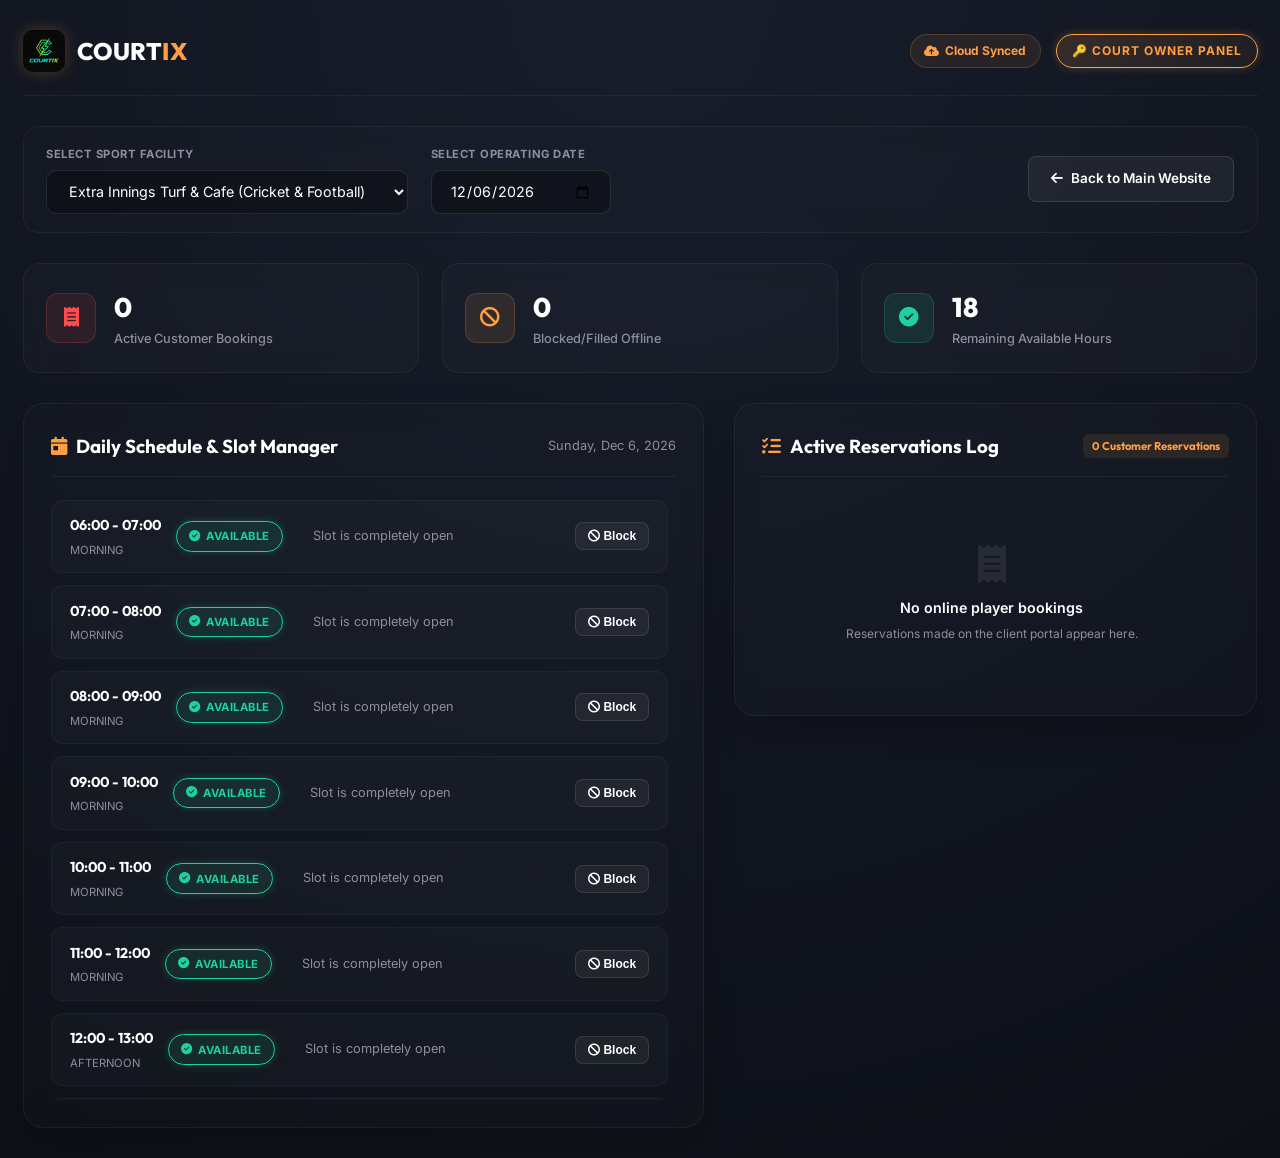
==== commit 9f1c5688: "feat: integrate echovalue cloud database backend for real-time multi-device sync" ====
--- a/owner.html
+++ b/owner.html
@@ -659,7 +659,14 @@
                 <img src="courtix_logo.png" alt="Courtix Logo" class="owner-logo-icon">
                 <div class="owner-title">COURT<span>IX</span></div>
             </div>
-            <div class="owner-badge">🔑 Court Owner Panel</div>
+            <div style="display: flex; align-items: center; gap: 1rem;">
+                <!-- Cloud Sync Status Badge -->
+                <div id="cloudSyncStatus" style="display: flex; align-items: center; gap: 0.4rem; background: rgba(255, 159, 67, 0.08); border: 1px solid rgba(255, 159, 67, 0.2); padding: 0.4rem 0.9rem; border-radius: 20px; font-size: 0.8rem; font-weight: 700; color: var(--color-owner-orange); cursor: pointer; transition: all 0.3s ease; font-family: var(--font-body);" onclick="syncCloudData()" title="Sync local data with cloud database">
+                    <i class="fa-solid fa-cloud-arrow-up" id="cloudSyncIcon"></i>
+                    <span id="cloudSyncText">Cloud Synced</span>
+                </div>
+                <div class="owner-badge">🔑 Court Owner Panel</div>
+            </div>
         </header>
 
         <!-- Controls Toolbar -->
